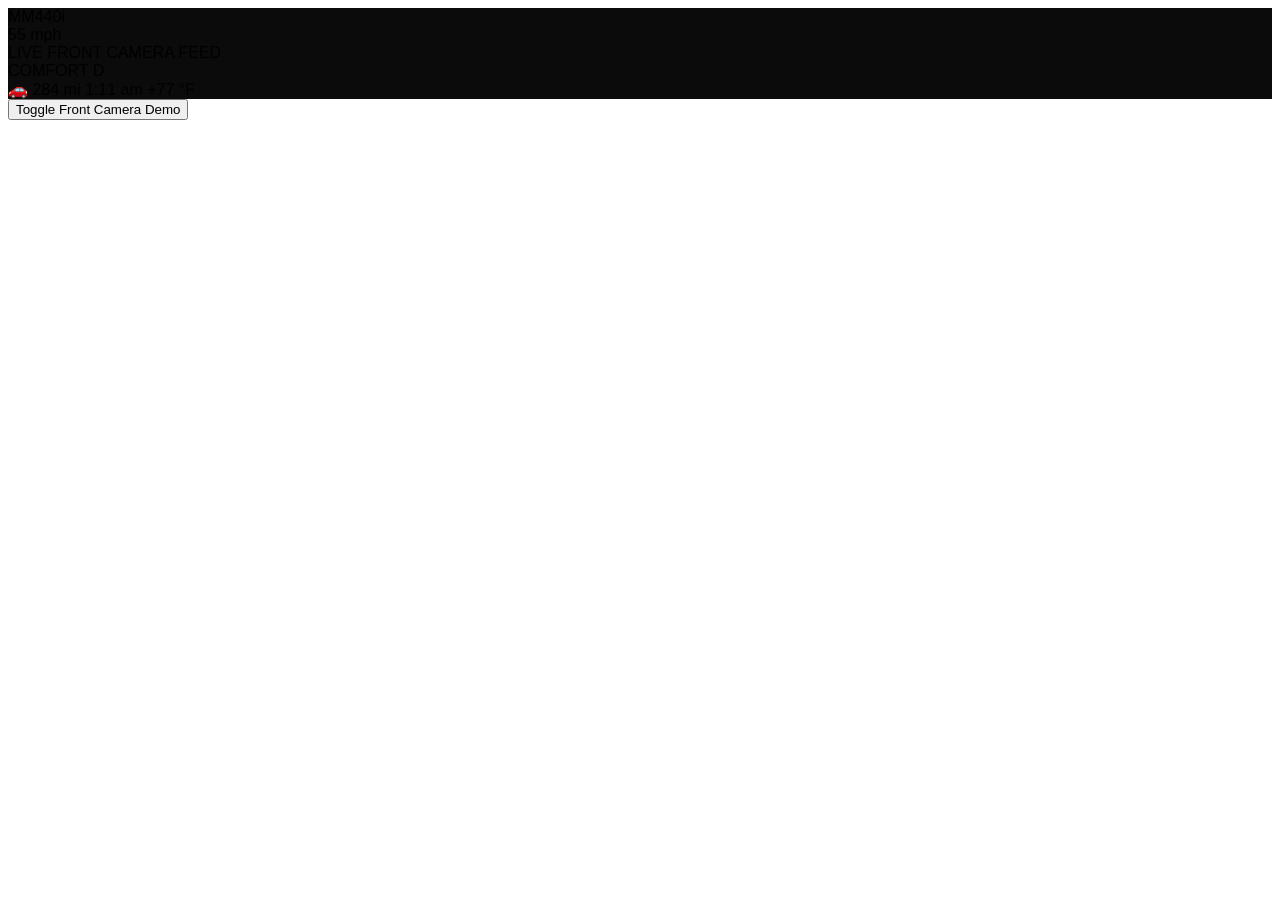
==== index.html @ 7bcddea4 "feat: move visualizer to root for GitHub Pages hosting" ====
<!DOCTYPE html>
<html lang="en">
<head>
    <meta charset="UTF-8">
    <meta name="viewport" content="width=device-width, initial-scale=1.0">
    <title>BMW ID7 Live Cockpit - Front Camera Visualizer</title>
    <link rel="stylesheet" href="style.css">
</head>
<body>
    <div class="cluster-container">
        <!-- Top Branding / M Badge -->
        <div class="cluster-header">
            <span class="m-badge">M</span><span class="model-text">M440i</span>
        </div>

        <!-- Main Instrument Cluster Display Area -->
        <div class="cluster-screen">
            <!-- Left Dial (Speedometer) -->
            <div class="dial left-dial">
                <div class="dial-content">
                    <span class="speed-value">55</span>
                    <span class="speed-unit">mph</span>
                </div>
            </div>

            <!-- Central Multi-Information Display (MID) - Camera / Map Frame -->
            <div class="central-viewport" id="centralViewport">
                <!-- Default state: Driving Assistant / Lane Visualization -->
                <div class="adas-view" id="adasView">
                    <div class="ego-vehicle"></div>
                    <div class="lane-lines"></div>
                </div>
                <!-- Camera stream simulation (hidden by default) -->
                <div class="camera-stream-view" id="cameraView">
                    <div class="simulated-feed">
                        <div class="camera-overlay-text">LIVE FRONT CAMERA FEED</div>
                        <div class="crosshairs"></div>
                    </div>
                </div>
            </div>

            <!-- Right Dial (Power / Tachometer) -->
            <div class="dial right-dial">
                <div class="dial-content">
                    <span class="gear-label">COMFORT</span>
                    <span class="gear-value">D</span>
                </div>
            </div>
        </div>

        <!-- Bottom Status Bar -->
        <div class="cluster-footer">
            <span class="range">🚗 284 mi</span>
            <span class="time">1:11 am</span>
            <span class="temp">+77 °F</span>
        </div>
    </div>

    <!-- Demo Control Panel -->
    <div class="control-panel">
        <button id="toggleDemoBtn" class="demo-btn">Toggle Front Camera Demo</button>
    </div>

    <script src="app.js"></script>
</body>
</html>
---- style.css ----
.cluster-container {
    position: relative;
    width: 100%;
    max-width: 1280px;
    background: #0b0b0b;
    font-family: 'Segoe UI', Tahoma, Geneva, Verdana, sans-serif;
    overflow: hidden;
}

.camera-overlay {
    position: absolute;
    top: 0;
    left: 0;
    width: 100%;
    height: 100%;
    z-index: 5;
    background: rgba(0, 0, 0, 0.85);
    display: flex;
    align-items: center;
    justify-content: center;
}

.camera-overlay.hidden {
    display: none;
}

#cameraFeed {
    width: 100%;
    height: 100%;
    object-fit: cover;
}

.m-play-btn {
    position: absolute;
    bottom: 30px;
    left: 50%;
    transform: translateX(-50%);
    z-index: 10;
    background: linear-gradient(135deg, #1a1a1a, #0a0a0a);
    color: #fff;
    border: 1px solid rgba(0, 210, 255, 0.4);
    padding: 12px 28px;
    border-radius: 30px;
    font-size: 15px;
    font-weight: 600;
    letter-spacing: 0.5px;
    cursor: pointer;
    display: flex;
    align-items: center;
    gap: 10px;
    box-shadow: 0 4px 20px rgba(0, 0, 0, 0.6), 0 0 15px rgba(0, 210, 255, 0.2);
    transition: all 0.3s ease;
}

.m-play-btn:hover {
    border-color: #00d2ff;
    box-shadow: 0 6px 25px rgba(0, 0, 0, 0.8), 0 0 25px rgba(0, 210, 255, 0.4);
    transform: translateX(-50%) translateY(-2px);
}
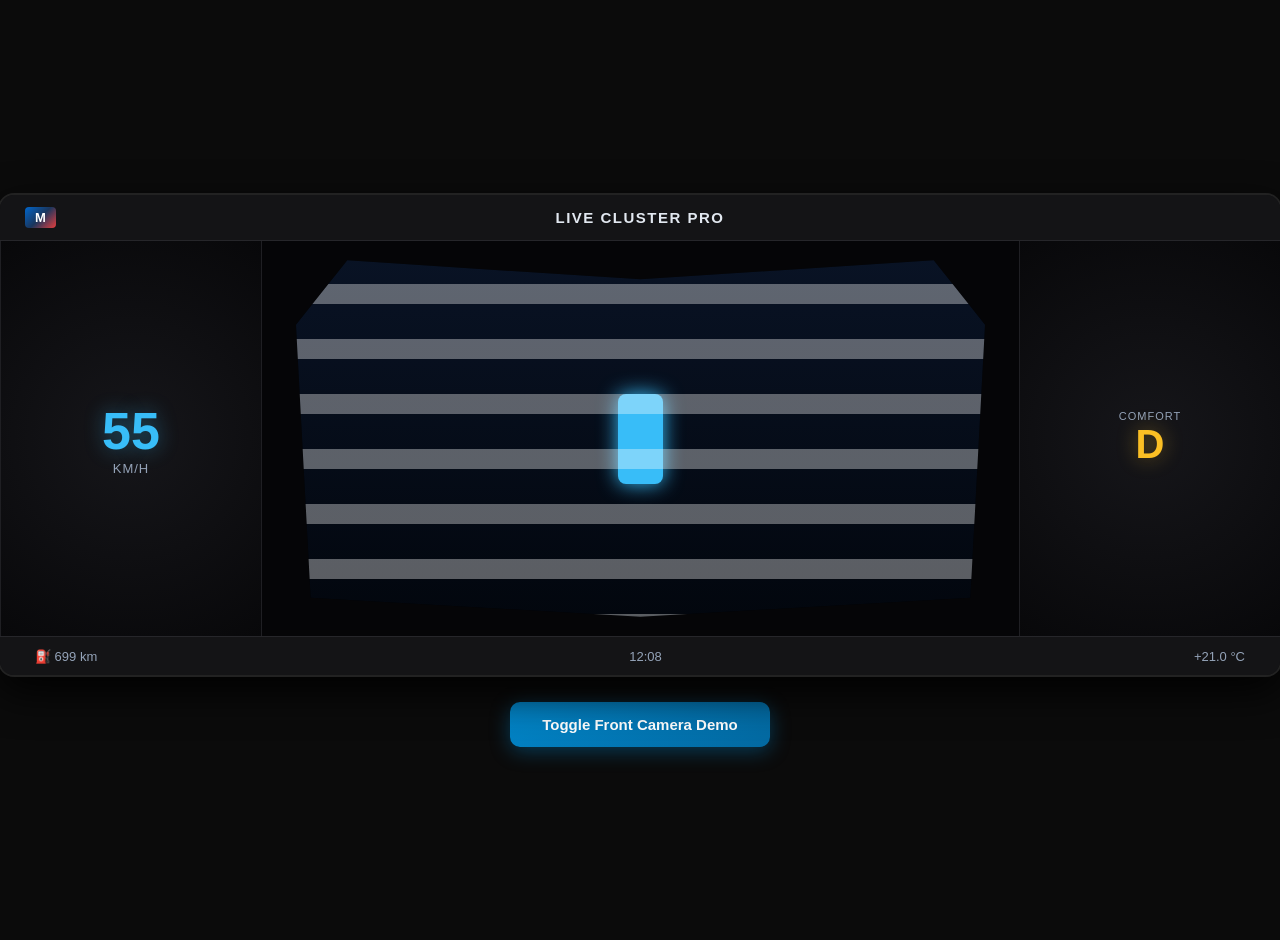
==== commit 034eac0e: "feat: update cluster title to Live Cluster Pro and apply M-shield viewport cutout" ====
--- a/index.html
+++ b/index.html
@@ -1,16 +1,16 @@
-<!DOCTYPE html>
+﻿<!DOCTYPE html>
 <html lang="en">
 <head>
     <meta charset="UTF-8">
     <meta name="viewport" content="width=device-width, initial-scale=1.0">
-    <title>BMW ID7 Live Cockpit - Front Camera Visualizer</title>
+    <title>BMW Live Cluster Pro - Front Camera Visualizer</title>
     <link rel="stylesheet" href="style.css">
 </head>
 <body>
     <div class="cluster-container">
         <!-- Top Branding / M Badge -->
         <div class="cluster-header">
-            <span class="m-badge">M</span><span class="model-text">M440i</span>
+            <span class="m-badge">M</span><span class="model-text">Live Cluster Pro</span>
         </div>
 
         <!-- Main Instrument Cluster Display Area -->
@@ -19,11 +19,11 @@
             <div class="dial left-dial">
                 <div class="dial-content">
                     <span class="speed-value">55</span>
-                    <span class="speed-unit">mph</span>
+                    <span class="speed-unit">km/h</span>
                 </div>
             </div>
 
-            <!-- Central Multi-Information Display (MID) - Camera / Map Frame -->
+            <!-- Central Multi-Information Display (MID) with M-Cluster Shield Cutout -->
             <div class="central-viewport" id="centralViewport">
                 <!-- Default state: Driving Assistant / Lane Visualization -->
                 <div class="adas-view" id="adasView">
@@ -39,7 +39,7 @@
                 </div>
             </div>
 
-            <!-- Right Dial (Power / Tachometer) -->
+            <!-- Right Dial (Tachometer) -->
             <div class="dial right-dial">
                 <div class="dial-content">
                     <span class="gear-label">COMFORT</span>
@@ -50,9 +50,9 @@
 
         <!-- Bottom Status Bar -->
         <div class="cluster-footer">
-            <span class="range">🚗 284 mi</span>
-            <span class="time">1:11 am</span>
-            <span class="temp">+77 °F</span>
+            <span class="range">⛽ 699 km</span>
+            <span class="time">12:08</span>
+            <span class="temp">+21.0 °C</span>
         </div>
     </div>
 
@@ -63,4 +63,4 @@
 
     <script src="app.js"></script>
 </body>
-</html>+</html>
--- a/style.css
+++ b/style.css
@@ -1,59 +1,234 @@
+﻿body {
+    background-color: #0b0b0b;
+    color: #ffffff;
+    font-family: 'Segoe UI', Tahoma, Geneva, Verdana, sans-serif;
+    margin: 0;
+    padding: 20px;
+    display: flex;
+    flex-direction: column;
+    align-items: center;
+    justify-content: center;
+    min-height: 100vh;
+}
+
 .cluster-container {
     position: relative;
-    width: 100%;
-    max-width: 1280px;
-    background: #0b0b0b;
-    font-family: 'Segoe UI', Tahoma, Geneva, Verdana, sans-serif;
+    width: 1280px;
+    height: 480px;
+    background: #0d0d0f;
+    border: 2px solid #222;
+    border-radius: 16px;
     overflow: hidden;
-}
-
-.camera-overlay {
+    display: flex;
+    flex-direction: column;
+    box-shadow: 0 15px 40px rgba(0,0,0,0.9), inset 0 0 20px rgba(255,255,255,0.03);
+}
+
+.cluster-header {
+    height: 45px;
+    background: #141416;
+    display: flex;
+    align-items: center;
+    justify-content: center;
+    position: relative;
+    border-bottom: 1px solid #26262a;
+}
+
+.m-badge {
     position: absolute;
-    top: 0;
-    left: 0;
-    width: 100%;
-    height: 100%;
-    z-index: 5;
-    background: rgba(0, 0, 0, 0.85);
-    display: flex;
-    align-items: center;
-    justify-content: center;
-}
-
-.camera-overlay.hidden {
+    left: 25px;
+    background: linear-gradient(135deg, #0066cc, #1a365d, #e53e3e);
+    color: white;
+    font-weight: 800;
+    padding: 3px 10px;
+    border-radius: 4px;
+    font-size: 13px;
+    letter-spacing: 0.5px;
+}
+
+.model-text {
+    font-weight: 600;
+    font-size: 15px;
+    letter-spacing: 1.5px;
+    color: #e2e8f0;
+    text-transform: uppercase;
+}
+
+.cluster-screen {
+    flex: 1;
+    display: flex;
+    position: relative;
+    background: #050507;
+}
+
+.dial {
+    width: 260px;
+    display: flex;
+    align-items: center;
+    justify-content: center;
+    background: radial-gradient(circle at center, #16161a 0%, #08080a 100%);
+    border-right: 1px solid #1f1f23;
+    border-left: 1px solid #1f1f23;
+}
+
+.right-dial {
+    border-left: 1px solid #1f1f23;
+    border-right: none;
+}
+
+.dial-content {
+    text-align: center;
+}
+
+.speed-value {
+    font-size: 52px;
+    font-weight: 700;
+    color: #38bdf8;
+    text-shadow: 0 0 20px rgba(56, 189, 248, 0.4);
+}
+
+.speed-unit {
+    display: block;
+    font-size: 13px;
+    color: #94a3b8;
+    text-transform: uppercase;
+    letter-spacing: 1px;
+}
+
+.gear-label {
+    display: block;
+    font-size: 11px;
+    color: #94a3b8;
+    letter-spacing: 1px;
+}
+
+.gear-value {
+    font-size: 40px;
+    font-weight: 700;
+    color: #fbbf24;
+    text-shadow: 0 0 20px rgba(251, 191, 36, 0.4);
+}
+
+/* Central Viewport with exact M-Cluster Shield/Polygon Cutout matching your sketch */
+.central-viewport {
+    flex: 1;
+    position: relative;
+    background: #000;
+    overflow: hidden;
+    clip-path: polygon(10% 3%, 50% 8%, 90% 3%, 97% 20%, 95% 92%, 50% 97%, 5% 92%, 3% 20%);
+    margin: 8px 12px;
+    border-radius: 8px;
+}
+
+.adas-view {
+    width: 100%;
+    height: 100%;
+    position: relative;
+    background: linear-gradient(180deg, #091325 0%, #02060d 100%);
+    display: flex;
+    align-items: center;
+    justify-content: center;
+}
+
+.ego-vehicle {
+    width: 45px;
+    height: 90px;
+    background: #38bdf8;
+    border-radius: 8px;
+    box-shadow: 0 0 20px #38bdf8;
+}
+
+.lane-lines {
+    position: absolute;
+    width: 100%;
+    height: 100%;
+    background: repeating-linear-gradient(
+        to bottom,
+        transparent,
+        transparent 35px,
+        rgba(255, 255, 255, 0.35) 35px,
+        rgba(255, 255, 255, 0.35) 55px
+    );
+}
+
+.camera-stream-view {
     display: none;
-}
-
-#cameraFeed {
-    width: 100%;
-    height: 100%;
-    object-fit: cover;
-}
-
-.m-play-btn {
-    position: absolute;
-    bottom: 30px;
-    left: 50%;
-    transform: translateX(-50%);
-    z-index: 10;
-    background: linear-gradient(135deg, #1a1a1a, #0a0a0a);
-    color: #fff;
-    border: 1px solid rgba(0, 210, 255, 0.4);
-    padding: 12px 28px;
-    border-radius: 30px;
+    width: 100%;
+    height: 100%;
+    position: relative;
+    background: #000;
+}
+
+.simulated-feed {
+    width: 100%;
+    height: 100%;
+    display: flex;
+    flex-direction: column;
+    align-items: center;
+    justify-content: center;
+    background: linear-gradient(135deg, #02233b, #01111e);
+    position: relative;
+    overflow: hidden;
+}
+
+.camera-overlay-text {
+    color: #2dd4bf;
+    font-family: monospace;
+    font-size: 15px;
+    font-weight: bold;
+    letter-spacing: 2px;
+    margin-bottom: 15px;
+    text-shadow: 0 0 12px rgba(45, 212, 191, 0.6);
+}
+
+.crosshairs {
+    width: 70px;
+    height: 70px;
+    border: 2px dashed rgba(45, 212, 191, 0.7);
+    border-radius: 50%;
+    position: relative;
+}
+
+.cluster-footer {
+    height: 38px;
+    background: #141416;
+    display: flex;
+    align-items: center;
+    justify-content: space-between;
+    padding: 0 35px;
+    font-size: 13px;
+    color: #94a3b8;
+    border-top: 1px solid #26262a;
+    font-weight: 500;
+}
+
+.control-panel {
+    display: flex;
+    justify-content: center;
+    margin-top: 25px;
+    width: 100%;
+}
+
+.demo-btn {
+    background: linear-gradient(135deg, #0284c7, #0369a1);
+    color: white;
+    border: none;
+    padding: 14px 32px;
     font-size: 15px;
     font-weight: 600;
-    letter-spacing: 0.5px;
+    border-radius: 10px;
     cursor: pointer;
-    display: flex;
-    align-items: center;
-    gap: 10px;
-    box-shadow: 0 4px 20px rgba(0, 0, 0, 0.6), 0 0 15px rgba(0, 210, 255, 0.2);
+    box-shadow: 0 4px 20px rgba(2, 132, 199, 0.4);
     transition: all 0.3s ease;
 }
 
-.m-play-btn:hover {
-    border-color: #00d2ff;
-    box-shadow: 0 6px 25px rgba(0, 0, 0, 0.8), 0 0 25px rgba(0, 210, 255, 0.4);
-    transform: translateX(-50%) translateY(-2px);
-}+.demo-btn:hover {
+    background: linear-gradient(135deg, #0ea5e9, #0284c7);
+    box-shadow: 0 6px 25px rgba(14, 165, 233, 0.6);
+    transform: translateY(-2px);
+}
+
+.demo-btn.active {
+    background: linear-gradient(135deg, #dc2626, #b91c1c);
+    box-shadow: 0 4px 20px rgba(220, 38, 38, 0.4);
+}
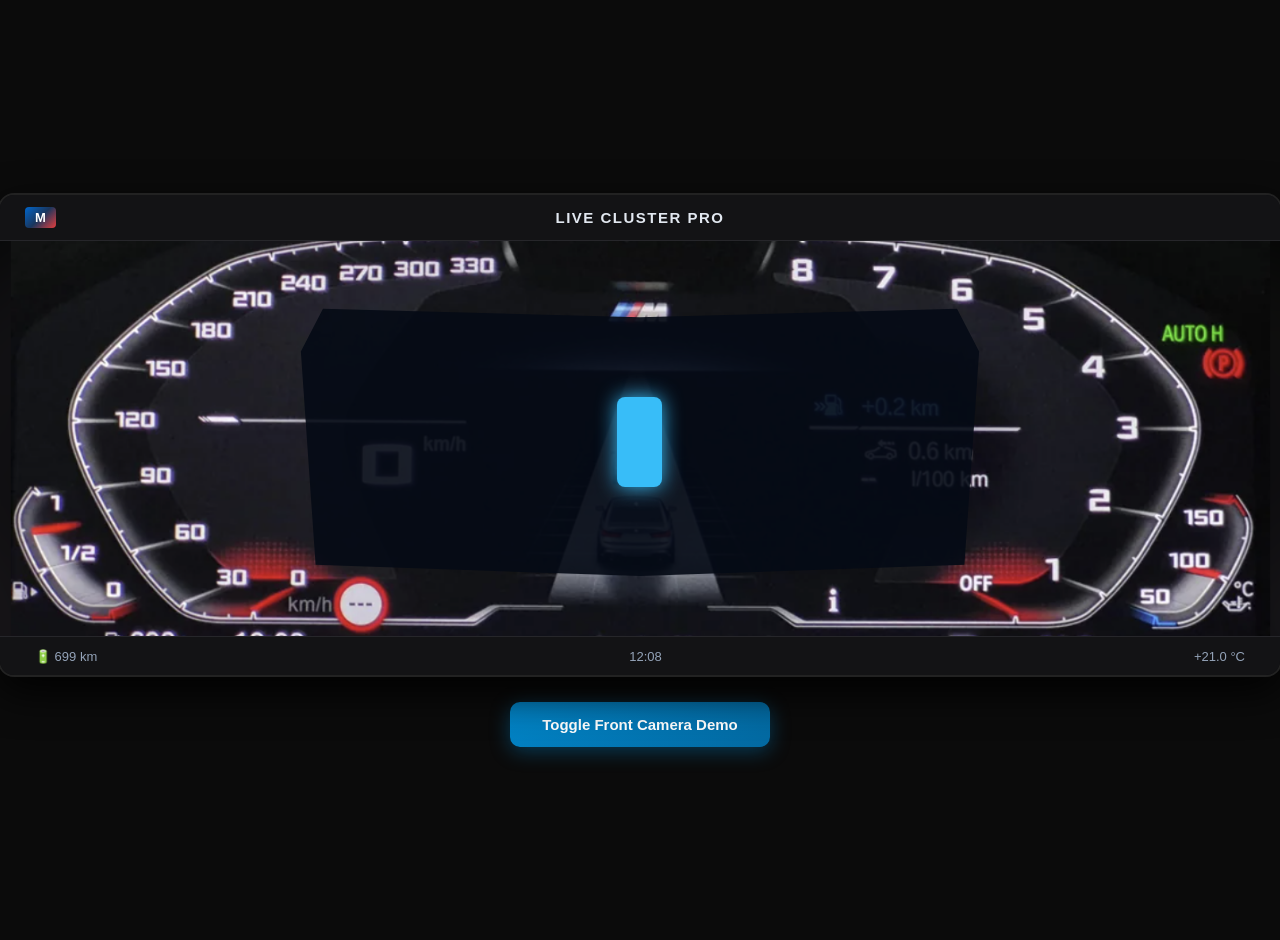
==== commit 6ad26b35: "fix: clean index.html by removing embedded lane line elements" ====
--- a/index.html
+++ b/index.html
@@ -3,64 +3,60 @@
 <head>
     <meta charset="UTF-8">
     <meta name="viewport" content="width=device-width, initial-scale=1.0">
-    <title>BMW Live Cluster Pro - Front Camera Visualizer</title>
+    <title>BMW MGU Live Cluster Pro</title>
     <link rel="stylesheet" href="style.css">
 </head>
 <body>
     <div class="cluster-container">
-        <!-- Top Branding / M Badge -->
         <div class="cluster-header">
-            <span class="m-badge">M</span><span class="model-text">Live Cluster Pro</span>
+            <div class="m-badge">M</div>
+            <div class="model-text">Live Cluster Pro</div>
         </div>
-
-        <!-- Main Instrument Cluster Display Area -->
         <div class="cluster-screen">
-            <!-- Left Dial (Speedometer) -->
-            <div class="dial left-dial">
-                <div class="dial-content">
-                    <span class="speed-value">55</span>
-                    <span class="speed-unit">km/h</span>
-                </div>
-            </div>
-
-            <!-- Central Multi-Information Display (MID) with M-Cluster Shield Cutout -->
-            <div class="central-viewport" id="centralViewport">
-                <!-- Default state: Driving Assistant / Lane Visualization -->
+            <div class="dial left-dial"></div>
+            <div class="central-viewport">
+                <!-- ADAS View -->
                 <div class="adas-view" id="adasView">
                     <div class="ego-vehicle"></div>
-                    <div class="lane-lines"></div>
                 </div>
-                <!-- Camera stream simulation (hidden by default) -->
+                <!-- Camera Stream View -->
                 <div class="camera-stream-view" id="cameraView">
                     <div class="simulated-feed">
-                        <div class="camera-overlay-text">LIVE FRONT CAMERA FEED</div>
-                        <div class="crosshairs"></div>
+                        <div class="camera-overlay-text">FRONT CAMERA FEED</div>
                     </div>
                 </div>
             </div>
-
-            <!-- Right Dial (Tachometer) -->
-            <div class="dial right-dial">
-                <div class="dial-content">
-                    <span class="gear-label">COMFORT</span>
-                    <span class="gear-value">D</span>
-                </div>
-            </div>
+            <div class="dial right-dial"></div>
         </div>
-
-        <!-- Bottom Status Bar -->
         <div class="cluster-footer">
-            <span class="range">⛽ 699 km</span>
+            <span class="range">🔋 699 km</span>
             <span class="time">12:08</span>
             <span class="temp">+21.0 °C</span>
         </div>
     </div>
 
-    <!-- Demo Control Panel -->
     <div class="control-panel">
-        <button id="toggleDemoBtn" class="demo-btn">Toggle Front Camera Demo</button>
+        <button class="demo-btn" id="toggleBtn" onclick="toggleView()">Toggle Front Camera Demo</button>
     </div>
 
-    <script src="app.js"></script>
+    <script>
+        function toggleView() {
+            const adas = document.getElementById('adasView');
+            const camera = document.getElementById('cameraView');
+            const btn = document.getElementById('toggleBtn');
+            
+            if (camera.style.display === 'block') {
+                camera.style.display = 'none';
+                adas.style.display = 'flex';
+                btn.textContent = 'Toggle Front Camera Demo';
+                btn.classList.remove('active');
+            } else {
+                camera.style.display = 'block';
+                adas.style.display = 'none';
+                btn.textContent = 'Hide Front Camera Feed';
+                btn.classList.add('active');
+            }
+        }
+    </script>
 </body>
 </html>
--- a/style.css
+++ b/style.css
@@ -21,17 +21,18 @@
     overflow: hidden;
     display: flex;
     flex-direction: column;
-    box-shadow: 0 15px 40px rgba(0,0,0,0.9), inset 0 0 20px rgba(255,255,255,0.03);
+    box-shadow: 0 15px 40px rgba(0,0,0,0.9);
 }
 
 .cluster-header {
     height: 45px;
-    background: #141416;
+    background: rgba(20, 20, 22, 0.95);
     display: flex;
     align-items: center;
     justify-content: center;
     position: relative;
     border-bottom: 1px solid #26262a;
+    z-index: 10;
 }
 
 .m-badge {
@@ -58,7 +59,9 @@
     flex: 1;
     display: flex;
     position: relative;
-    background: #050507;
+    background-image: url('cluster-bg.png');
+    background-size: cover;
+    background-position: center;
 }
 
 .dial {
@@ -66,65 +69,27 @@
     display: flex;
     align-items: center;
     justify-content: center;
-    background: radial-gradient(circle at center, #16161a 0%, #08080a 100%);
-    border-right: 1px solid #1f1f23;
-    border-left: 1px solid #1f1f23;
+    background: transparent;
 }
 
-.right-dial {
-    border-left: 1px solid #1f1f23;
-    border-right: none;
-}
-
-.dial-content {
-    text-align: center;
-}
-
-.speed-value {
-    font-size: 52px;
-    font-weight: 700;
-    color: #38bdf8;
-    text-shadow: 0 0 20px rgba(56, 189, 248, 0.4);
-}
-
-.speed-unit {
-    display: block;
-    font-size: 13px;
-    color: #94a3b8;
-    text-transform: uppercase;
-    letter-spacing: 1px;
-}
-
-.gear-label {
-    display: block;
-    font-size: 11px;
-    color: #94a3b8;
-    letter-spacing: 1px;
-}
-
-.gear-value {
-    font-size: 40px;
-    font-weight: 700;
-    color: #fbbf24;
-    text-shadow: 0 0 20px rgba(251, 191, 36, 0.4);
-}
-
-/* Central Viewport with exact M-Cluster Shield/Polygon Cutout matching your sketch */
 .central-viewport {
-    flex: 1;
-    position: relative;
-    background: #000;
+    position: absolute;
+    top: 15%;
+    left: 21.2%;
+    width: 57.6%;
+    height: 72%;
+    background: transparent;
     overflow: hidden;
-    clip-path: polygon(10% 3%, 50% 8%, 90% 3%, 97% 20%, 95% 92%, 50% 97%, 5% 92%, 3% 20%);
-    margin: 8px 12px;
-    border-radius: 8px;
+    clip-path: polygon(7% 3%, 50% 6%, 93% 3%, 96% 18%, 94% 93%, 50% 97%, 6% 93%, 4% 18%);
 }
 
 .adas-view {
     width: 100%;
     height: 100%;
-    position: relative;
-    background: linear-gradient(180deg, #091325 0%, #02060d 100%);
+    position: absolute;
+    top: 0;
+    left: 0;
+    background: rgba(5, 11, 22, 0.9);
     display: flex;
     align-items: center;
     justify-content: center;
@@ -138,25 +103,16 @@
     box-shadow: 0 0 20px #38bdf8;
 }
 
-.lane-lines {
-    position: absolute;
-    width: 100%;
-    height: 100%;
-    background: repeating-linear-gradient(
-        to bottom,
-        transparent,
-        transparent 35px,
-        rgba(255, 255, 255, 0.35) 35px,
-        rgba(255, 255, 255, 0.35) 55px
-    );
-}
-
 .camera-stream-view {
     display: none;
     width: 100%;
     height: 100%;
-    position: relative;
-    background: #000;
+    position: absolute;
+    top: 0;
+    left: 0;
+    background-image: url('camera-feed.png');
+    background-size: cover;
+    background-position: center;
 }
 
 .simulated-feed {
@@ -165,33 +121,28 @@
     display: flex;
     flex-direction: column;
     align-items: center;
-    justify-content: center;
-    background: linear-gradient(135deg, #02233b, #01111e);
+    justify-content: flex-end;
+    padding-bottom: 25px;
     position: relative;
     overflow: hidden;
+    background: rgba(0, 0, 0, 0.2);
 }
 
 .camera-overlay-text {
     color: #2dd4bf;
     font-family: monospace;
-    font-size: 15px;
+    font-size: 13px;
     font-weight: bold;
     letter-spacing: 2px;
-    margin-bottom: 15px;
-    text-shadow: 0 0 12px rgba(45, 212, 191, 0.6);
-}
-
-.crosshairs {
-    width: 70px;
-    height: 70px;
-    border: 2px dashed rgba(45, 212, 191, 0.7);
-    border-radius: 50%;
-    position: relative;
+    background: rgba(0, 0, 0, 0.6);
+    padding: 4px 12px;
+    border-radius: 4px;
+    text-shadow: 0 0 8px rgba(45, 212, 191, 0.6);
 }
 
 .cluster-footer {
     height: 38px;
-    background: #141416;
+    background: rgba(20, 20, 22, 0.95);
     display: flex;
     align-items: center;
     justify-content: space-between;
@@ -200,6 +151,7 @@
     color: #94a3b8;
     border-top: 1px solid #26262a;
     font-weight: 500;
+    z-index: 10;
 }
 
 .control-panel {
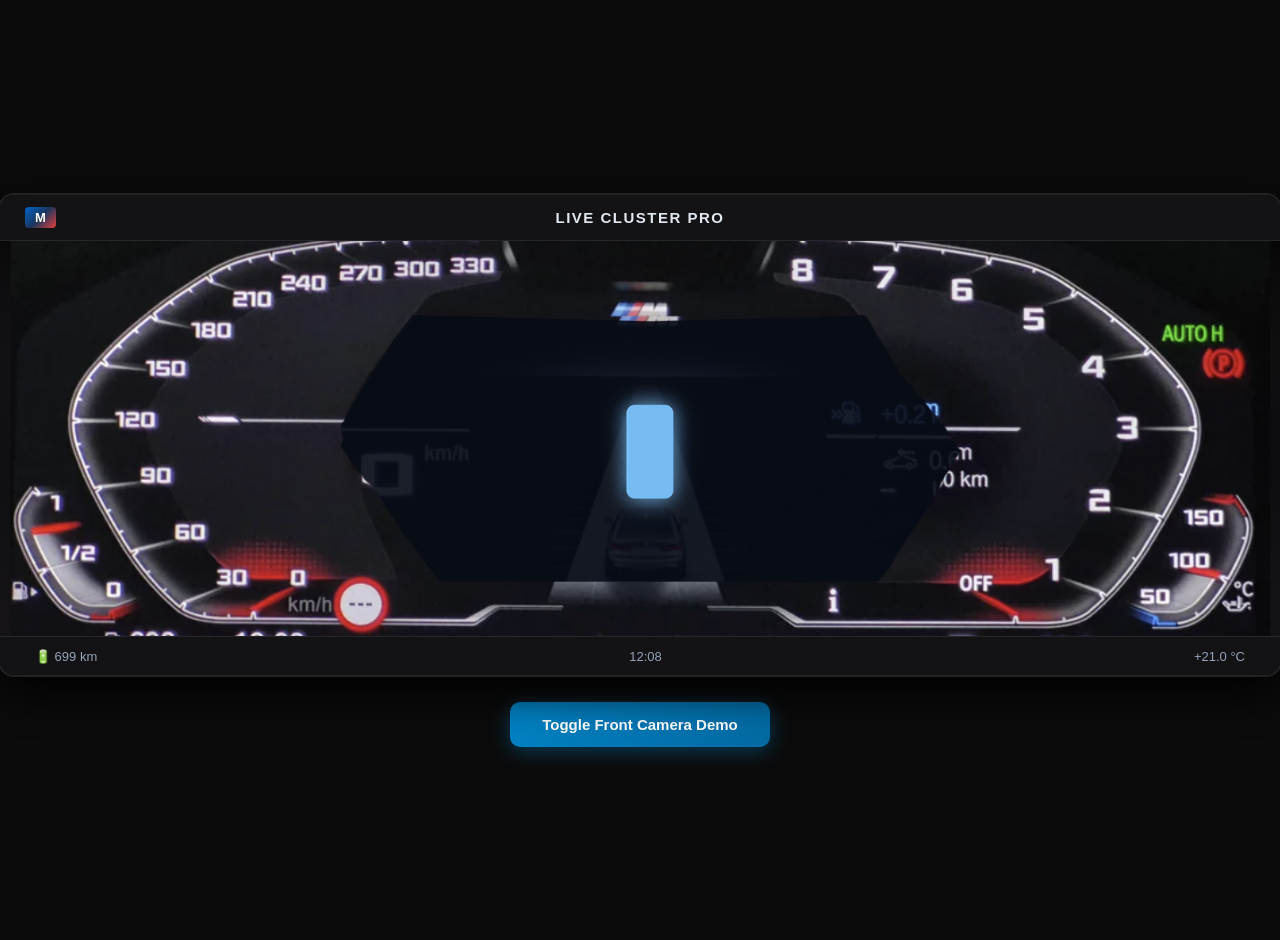
==== commit af838e65: "feat: integrate HideMyCamera.png as default ADAS cluster template" ====
--- a/index.html
+++ b/index.html
@@ -16,14 +16,10 @@
             <div class="dial left-dial"></div>
             <div class="central-viewport">
                 <!-- ADAS View -->
-                <div class="adas-view" id="adasView">
-                    <div class="ego-vehicle"></div>
-                </div>
+                <div class="adas-view" id="adasView"></div>
                 <!-- Camera Stream View -->
                 <div class="camera-stream-view" id="cameraView">
-                    <div class="simulated-feed">
-                        <div class="camera-overlay-text">FRONT CAMERA FEED</div>
-                    </div>
+                    <div class="simulated-feed"></div>
                 </div>
             </div>
             <div class="dial right-dial"></div>
@@ -47,7 +43,7 @@
             
             if (camera.style.display === 'block') {
                 camera.style.display = 'none';
-                adas.style.display = 'flex';
+                adas.style.display = 'block';
                 btn.textContent = 'Toggle Front Camera Demo';
                 btn.classList.remove('active');
             } else {
--- a/style.css
+++ b/style.css
@@ -74,13 +74,12 @@
 
 .central-viewport {
     position: absolute;
-    top: 15%;
-    left: 21.2%;
-    width: 57.6%;
-    height: 72%;
+    top: 14.5%;
+    left: 21.5%;
+    width: 57.1%;
+    height: 73%;
     background: transparent;
     overflow: hidden;
-    clip-path: polygon(7% 3%, 50% 6%, 93% 3%, 96% 18%, 94% 93%, 50% 97%, 6% 93%, 4% 18%);
 }
 
 .adas-view {
@@ -89,18 +88,11 @@
     position: absolute;
     top: 0;
     left: 0;
-    background: rgba(5, 11, 22, 0.9);
-    display: flex;
-    align-items: center;
-    justify-content: center;
-}
-
-.ego-vehicle {
-    width: 45px;
-    height: 90px;
-    background: #38bdf8;
-    border-radius: 8px;
-    box-shadow: 0 0 20px #38bdf8;
+    background-image: url('adas-feed.png');
+    background-size: contain;
+    background-position: center;
+    background-repeat: no-repeat;
+    background-color: transparent;
 }
 
 .camera-stream-view {
@@ -111,8 +103,10 @@
     top: 0;
     left: 0;
     background-image: url('camera-feed.png');
-    background-size: cover;
+    background-size: contain;
     background-position: center;
+    background-repeat: no-repeat;
+    background-color: transparent;
 }
 
 .simulated-feed {
@@ -125,7 +119,6 @@
     padding-bottom: 25px;
     position: relative;
     overflow: hidden;
-    background: rgba(0, 0, 0, 0.2);
 }
 
 .camera-overlay-text {
